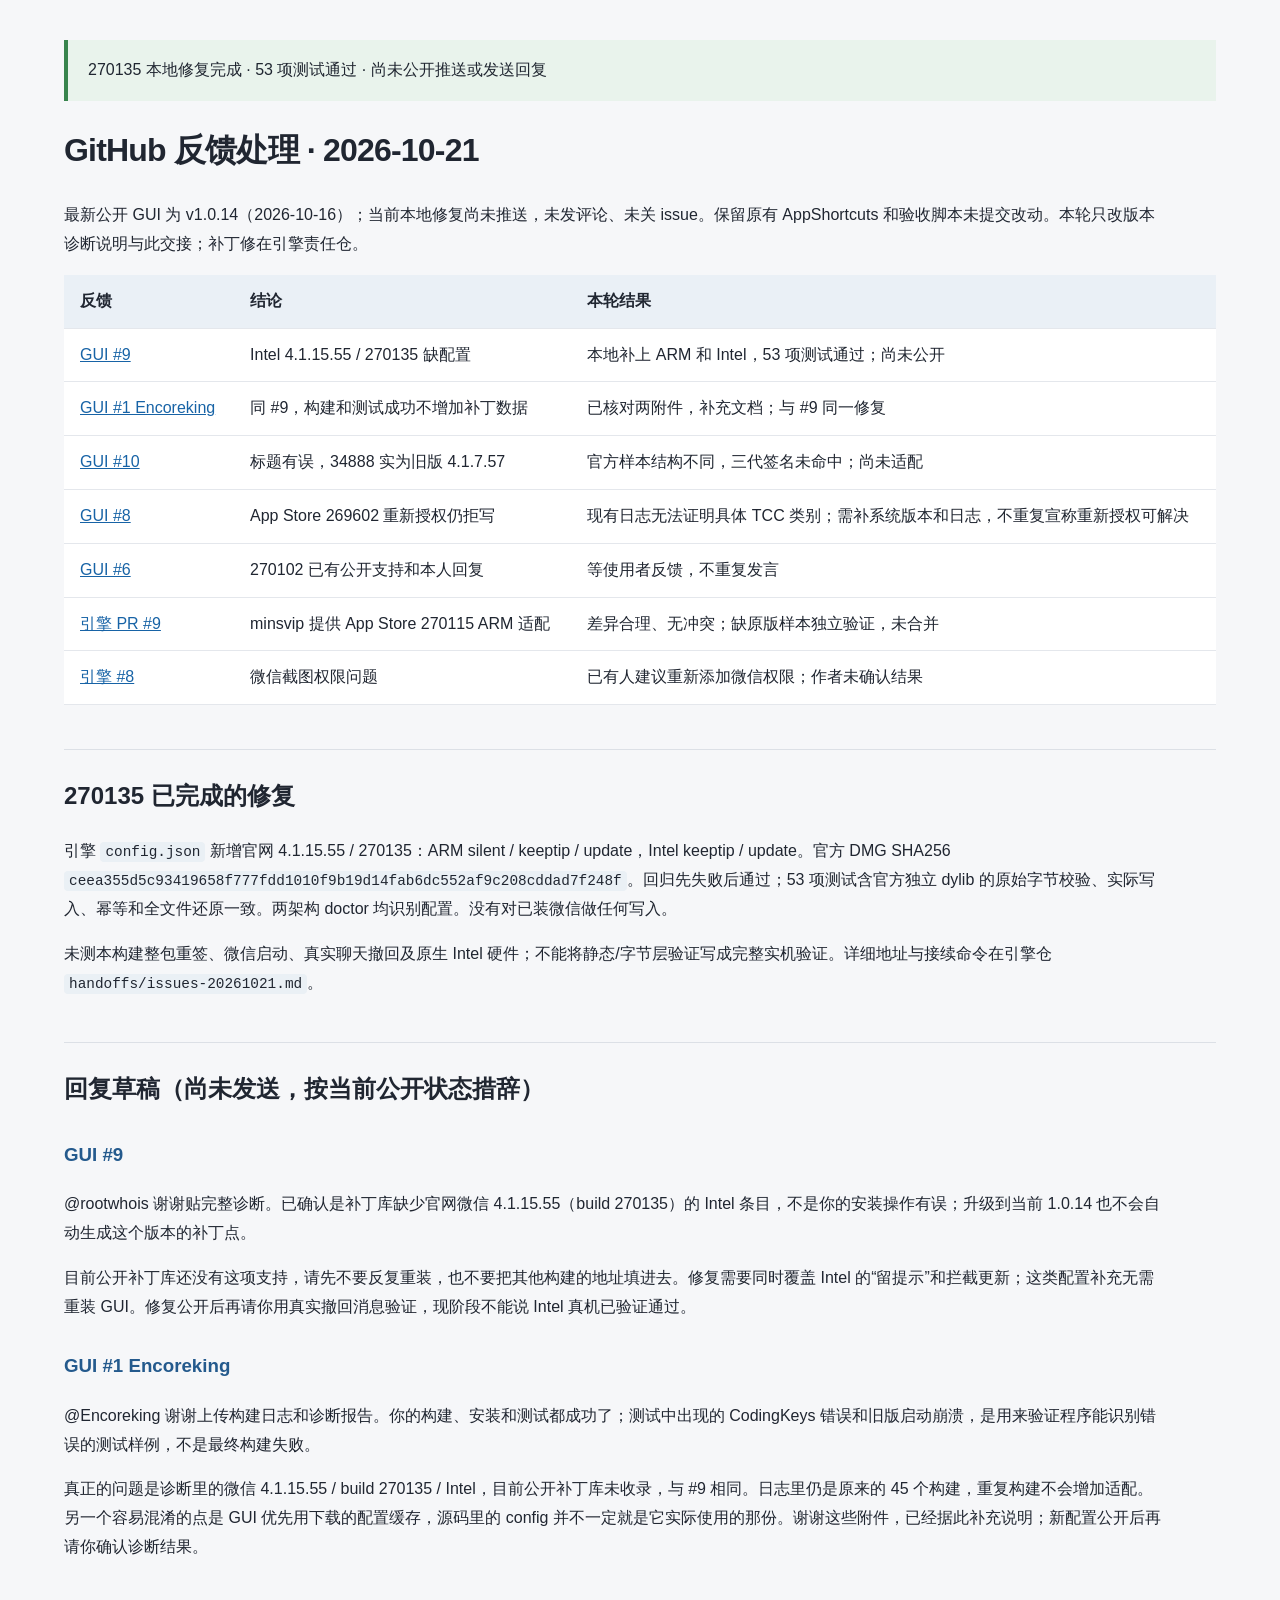
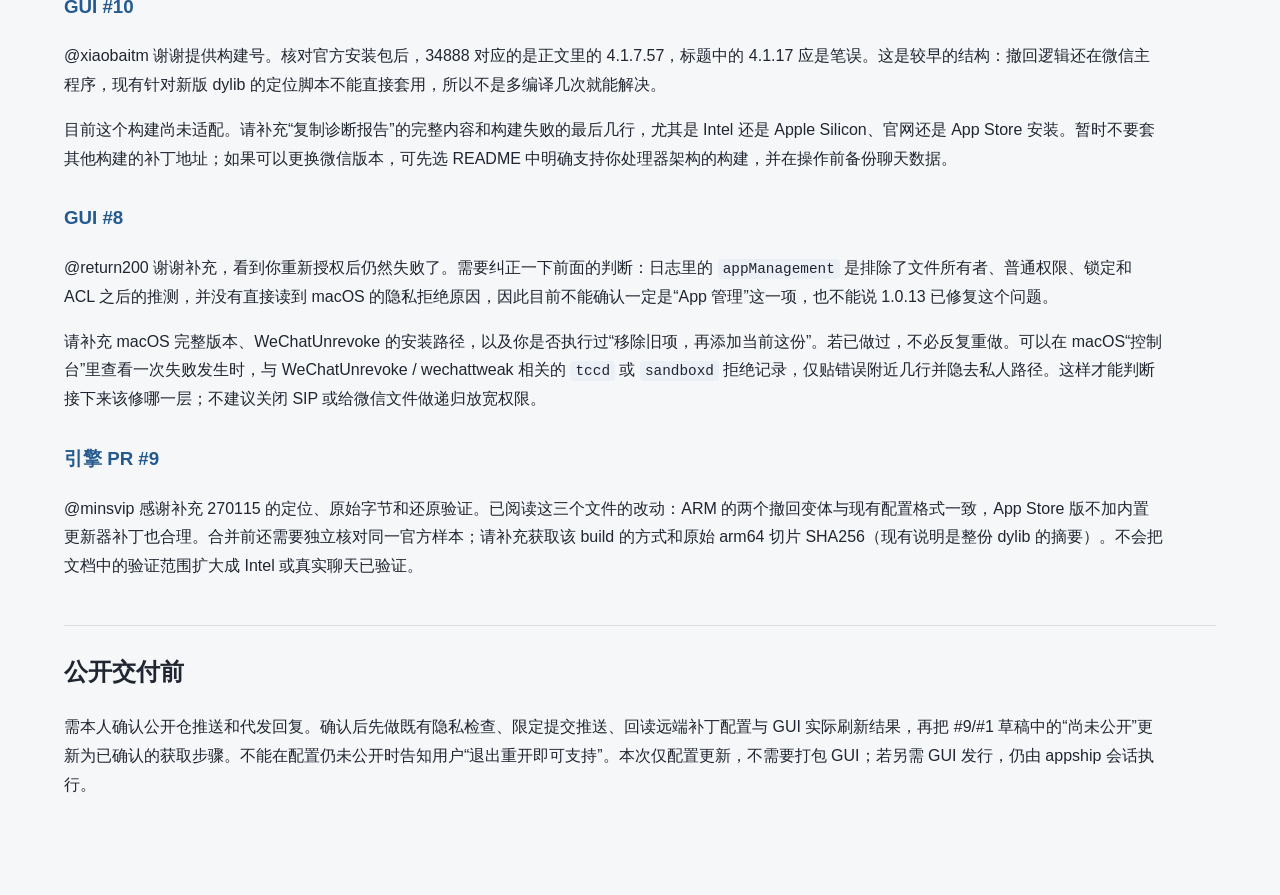
==== handoffs/issues-20261021.html @ 434de8e5 "Document unsupported-build reports and issue triage" ====
<!doctype html><html lang="zh-CN"><meta charset="utf-8"><meta name="viewport" content="width=device-width,initial-scale=1"><title>WeChatUnrevoke · Issue 排查与回复</title><style>body{margin:0;background:#f6f7f9;color:#202631;font:16px/1.8 -apple-system,BlinkMacSystemFont,"PingFang SC",sans-serif}main{padding:40px 5vw 80px}h1{font-size:32px;letter-spacing:-.8px}h2{margin-top:44px;border-top:1px solid #dce0e6;padding-top:24px}h3{margin-top:28px;color:#245a8d}table{width:100%;border-collapse:collapse;background:white}td,th{border-bottom:1px solid #e4e7ec;padding:12px 16px;text-align:left;vertical-align:top}th{background:#eaf0f6}a{color:#1763a6}code{font-size:.9em;background:#eaf0f5;padding:2px 5px;border-radius:4px;overflow-wrap:anywhere}p{max-width:1100px}.status{background:#e9f3ec;border-left:4px solid #38844d;padding:16px 20px} @media(max-width:700px){main{padding:20px}table{display:block;overflow:auto}}</style><main><div class="status">270135 本地修复完成 · 53 项测试通过 · 尚未公开推送或发送回复</div><h1>GitHub 反馈处理 · 2026-10-21</h1>
<p>最新公开 GUI 为 v1.0.14（2026-10-16）；当前本地修复尚未推送，未发评论、未关 issue。保留原有 AppShortcuts 和验收脚本未提交改动。本轮只改版本诊断说明与此交接；补丁修在引擎责任仓。</p>
<table>
<thead>
<tr>
<th>反馈</th>
<th>结论</th>
<th>本轮结果</th>
</tr>
</thead>
<tbody>
<tr>
<td><a href="https://github.com/zengtianli/WeChatUnrevoke/issues/9">GUI #9</a></td>
<td>Intel 4.1.15.55 / 270135 缺配置</td>
<td>本地补上 ARM 和 Intel，53 项测试通过；尚未公开</td>
</tr>
<tr>
<td><a href="https://github.com/zengtianli/WeChatUnrevoke/issues/1#issuecomment-6205230649">GUI #1 Encoreking</a></td>
<td>同 #9，构建和测试成功不增加补丁数据</td>
<td>已核对两附件，补充文档；与 #9 同一修复</td>
</tr>
<tr>
<td><a href="https://github.com/zengtianli/WeChatUnrevoke/issues/10">GUI #10</a></td>
<td>标题有误，34888 实为旧版 4.1.7.57</td>
<td>官方样本结构不同，三代签名未命中；尚未适配</td>
</tr>
<tr>
<td><a href="https://github.com/zengtianli/WeChatUnrevoke/issues/8">GUI #8</a></td>
<td>App Store 269602 重新授权仍拒写</td>
<td>现有日志无法证明具体 TCC 类别；需补系统版本和日志，不重复宣称重新授权可解决</td>
</tr>
<tr>
<td><a href="https://github.com/zengtianli/WeChatUnrevoke/issues/6">GUI #6</a></td>
<td>270102 已有公开支持和本人回复</td>
<td>等使用者反馈，不重复发言</td>
</tr>
<tr>
<td><a href="https://github.com/zengtianli/WeChatTweak/pull/9">引擎 PR #9</a></td>
<td>minsvip 提供 App Store 270115 ARM 适配</td>
<td>差异合理、无冲突；缺原版样本独立验证，未合并</td>
</tr>
<tr>
<td><a href="https://github.com/zengtianli/WeChatTweak/issues/8">引擎 #8</a></td>
<td>微信截图权限问题</td>
<td>已有人建议重新添加微信权限；作者未确认结果</td>
</tr>
</tbody>
</table>
<h2>270135 已完成的修复</h2>
<p>引擎 <code>config.json</code> 新增官网 4.1.15.55 / 270135：ARM silent / keeptip / update，Intel keeptip / update。官方 DMG SHA256 <code>ceea355d5c93419658f777fdd1010f9b19d14fab6dc552af9c208cddad7f248f</code>。回归先失败后通过；53 项测试含官方独立 dylib 的原始字节校验、实际写入、幂等和全文件还原一致。两架构 doctor 均识别配置。没有对已装微信做任何写入。</p>
<p>未测本构建整包重签、微信启动、真实聊天撤回及原生 Intel 硬件；不能将静态/字节层验证写成完整实机验证。详细地址与接续命令在引擎仓 <code>handoffs/issues-20261021.md</code>。</p>
<h2>回复草稿（尚未发送，按当前公开状态措辞）</h2>
<h3>GUI #9</h3>
<p>@rootwhois 谢谢贴完整诊断。已确认是补丁库缺少官网微信 4.1.15.55（build 270135）的 Intel 条目，不是你的安装操作有误；升级到当前 1.0.14 也不会自动生成这个版本的补丁点。</p>
<p>目前公开补丁库还没有这项支持，请先不要反复重装，也不要把其他构建的地址填进去。修复需要同时覆盖 Intel 的“留提示”和拦截更新；这类配置补充无需重装 GUI。修复公开后再请你用真实撤回消息验证，现阶段不能说 Intel 真机已验证通过。</p>
<h3>GUI #1 Encoreking</h3>
<p>@Encoreking 谢谢上传构建日志和诊断报告。你的构建、安装和测试都成功了；测试中出现的 CodingKeys 错误和旧版启动崩溃，是用来验证程序能识别错误的测试样例，不是最终构建失败。</p>
<p>真正的问题是诊断里的微信 4.1.15.55 / build 270135 / Intel，目前公开补丁库未收录，与 #9 相同。日志里仍是原来的 45 个构建，重复构建不会增加适配。另一个容易混淆的点是 GUI 优先用下载的配置缓存，源码里的 config 并不一定就是它实际使用的那份。谢谢这些附件，已经据此补充说明；新配置公开后再请你确认诊断结果。</p>
<h3>GUI #10</h3>
<p>@xiaobaitm 谢谢提供构建号。核对官方安装包后，34888 对应的是正文里的 4.1.7.57，标题中的 4.1.17 应是笔误。这是较早的结构：撤回逻辑还在微信主程序，现有针对新版 dylib 的定位脚本不能直接套用，所以不是多编译几次就能解决。</p>
<p>目前这个构建尚未适配。请补充“复制诊断报告”的完整内容和构建失败的最后几行，尤其是 Intel 还是 Apple Silicon、官网还是 App Store 安装。暂时不要套其他构建的补丁地址；如果可以更换微信版本，可先选 README 中明确支持你处理器架构的构建，并在操作前备份聊天数据。</p>
<h3>GUI #8</h3>
<p>@return200 谢谢补充，看到你重新授权后仍然失败了。需要纠正一下前面的判断：日志里的 <code>appManagement</code> 是排除了文件所有者、普通权限、锁定和 ACL 之后的推测，并没有直接读到 macOS 的隐私拒绝原因，因此目前不能确认一定是“App 管理”这一项，也不能说 1.0.13 已修复这个问题。</p>
<p>请补充 macOS 完整版本、WeChatUnrevoke 的安装路径，以及你是否执行过“移除旧项，再添加当前这份”。若已做过，不必反复重做。可以在 macOS“控制台”里查看一次失败发生时，与 WeChatUnrevoke / wechattweak 相关的 <code>tccd</code> 或 <code>sandboxd</code> 拒绝记录，仅贴错误附近几行并隐去私人路径。这样才能判断接下来该修哪一层；不建议关闭 SIP 或给微信文件做递归放宽权限。</p>
<h3>引擎 PR #9</h3>
<p>@minsvip 感谢补充 270115 的定位、原始字节和还原验证。已阅读这三个文件的改动：ARM 的两个撤回变体与现有配置格式一致，App Store 版不加内置更新器补丁也合理。合并前还需要独立核对同一官方样本；请补充获取该 build 的方式和原始 arm64 切片 SHA256（现有说明是整份 dylib 的摘要）。不会把文档中的验证范围扩大成 Intel 或真实聊天已验证。</p>
<h2>公开交付前</h2>
<p>需本人确认公开仓推送和代发回复。确认后先做既有隐私检查、限定提交推送、回读远端补丁配置与 GUI 实际刷新结果，再把 #9/#1 草稿中的“尚未公开”更新为已确认的获取步骤。不能在配置仍未公开时告知用户“退出重开即可支持”。本次仅配置更新，不需要打包 GUI；若另需 GUI 发行，仍由 appship 会话执行。</p></main></html>
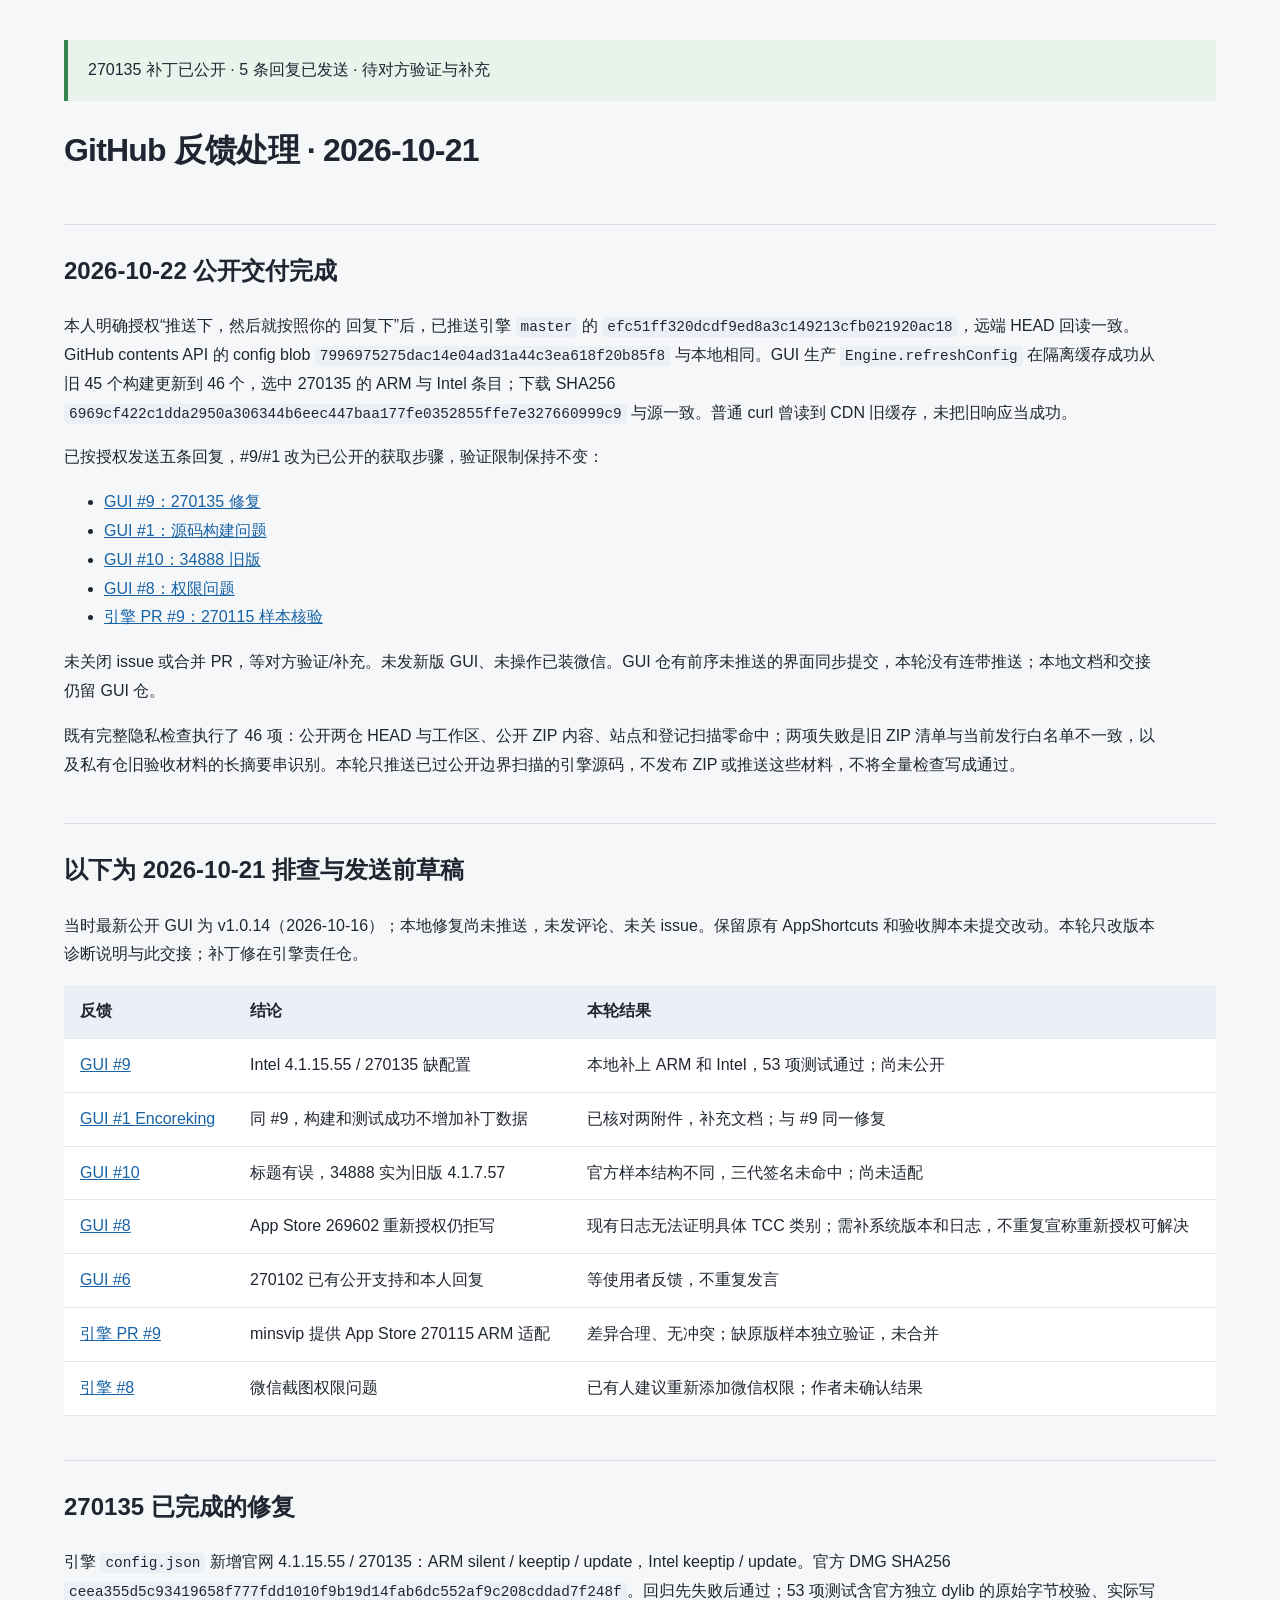
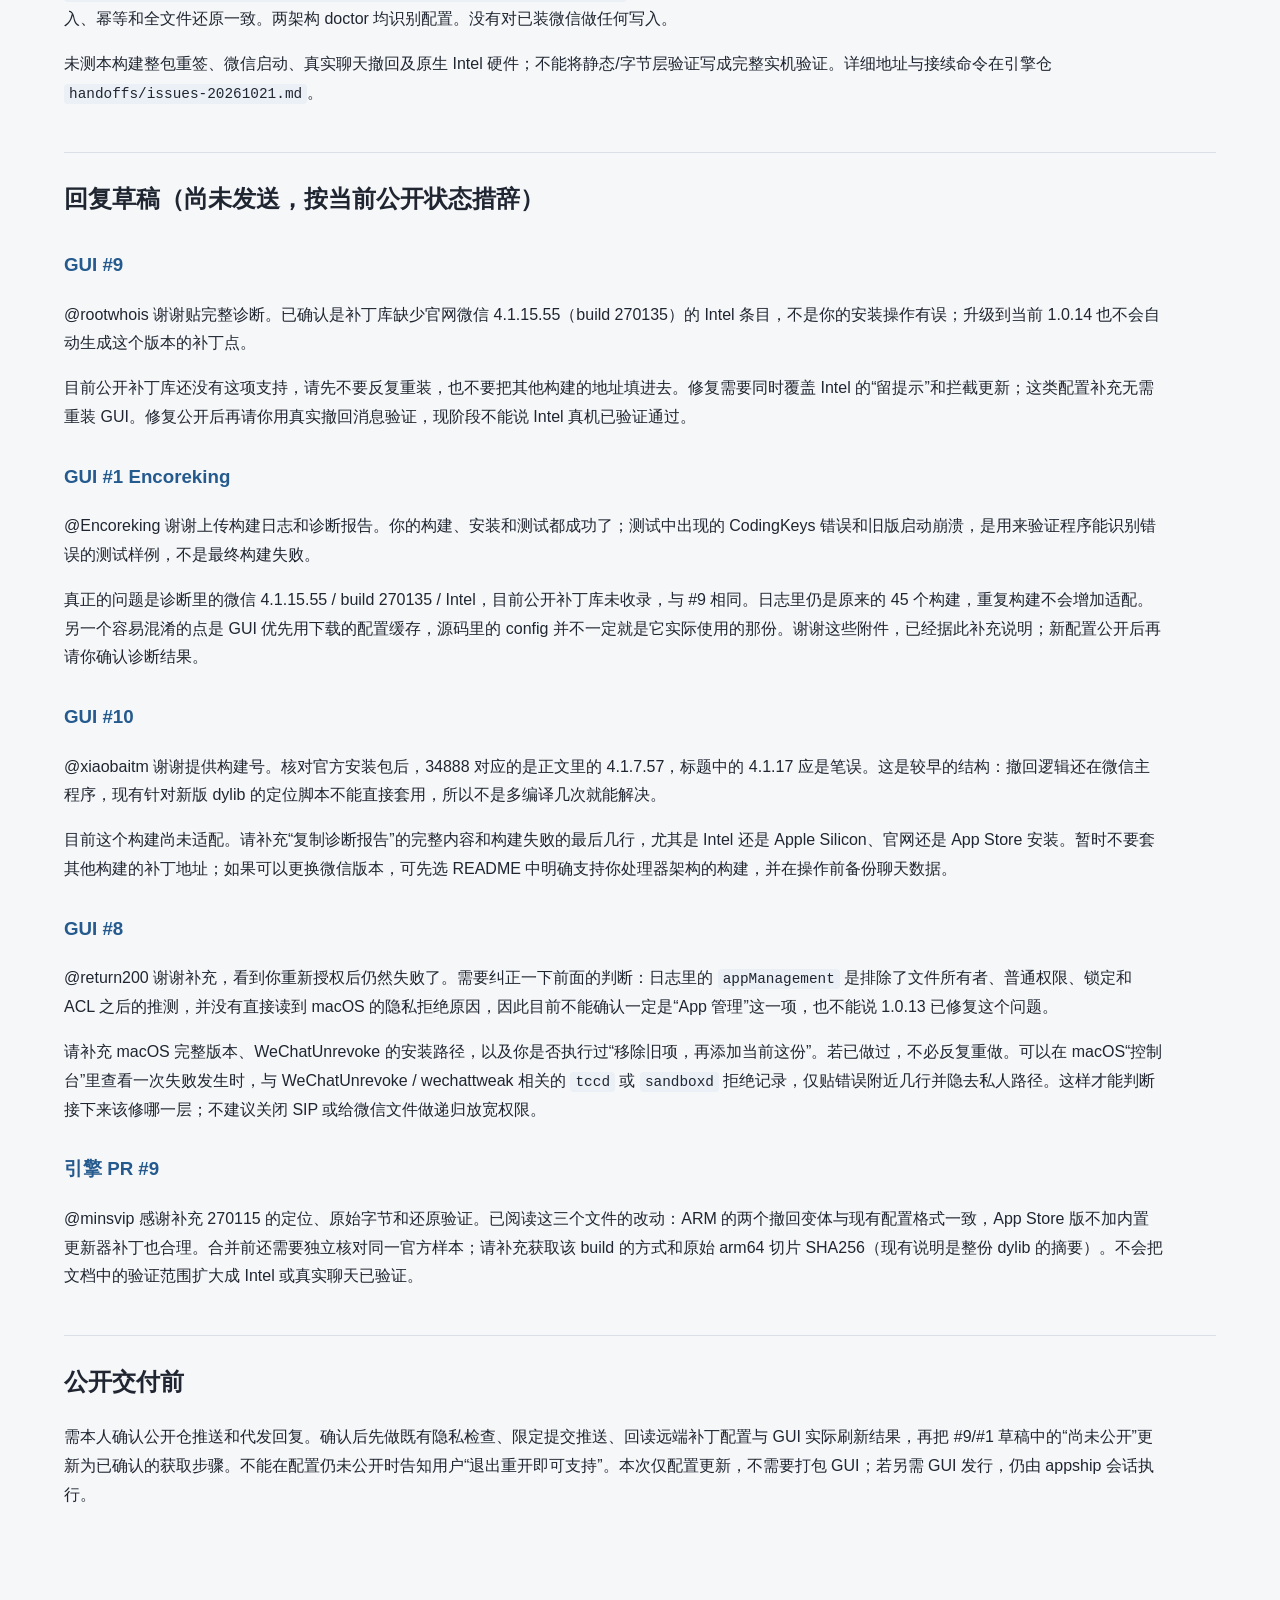
==== commit 12e8af70: "Record published 270135 fix and issue replies" ====
--- a/handoffs/issues-20261021.html
+++ b/handoffs/issues-20261021.html
@@ -1,5 +1,18 @@
-<!doctype html><html lang="zh-CN"><meta charset="utf-8"><meta name="viewport" content="width=device-width,initial-scale=1"><title>WeChatUnrevoke · Issue 排查与回复</title><style>body{margin:0;background:#f6f7f9;color:#202631;font:16px/1.8 -apple-system,BlinkMacSystemFont,"PingFang SC",sans-serif}main{padding:40px 5vw 80px}h1{font-size:32px;letter-spacing:-.8px}h2{margin-top:44px;border-top:1px solid #dce0e6;padding-top:24px}h3{margin-top:28px;color:#245a8d}table{width:100%;border-collapse:collapse;background:white}td,th{border-bottom:1px solid #e4e7ec;padding:12px 16px;text-align:left;vertical-align:top}th{background:#eaf0f6}a{color:#1763a6}code{font-size:.9em;background:#eaf0f5;padding:2px 5px;border-radius:4px;overflow-wrap:anywhere}p{max-width:1100px}.status{background:#e9f3ec;border-left:4px solid #38844d;padding:16px 20px} @media(max-width:700px){main{padding:20px}table{display:block;overflow:auto}}</style><main><div class="status">270135 本地修复完成 · 53 项测试通过 · 尚未公开推送或发送回复</div><h1>GitHub 反馈处理 · 2026-10-21</h1>
-<p>最新公开 GUI 为 v1.0.14（2026-10-16）；当前本地修复尚未推送，未发评论、未关 issue。保留原有 AppShortcuts 和验收脚本未提交改动。本轮只改版本诊断说明与此交接；补丁修在引擎责任仓。</p>
+<!doctype html><html lang="zh-CN"><meta charset="utf-8"><meta name="viewport" content="width=device-width,initial-scale=1"><title>WeChatUnrevoke · Issue 排查与回复</title><style>body{margin:0;background:#f6f7f9;color:#202631;font:16px/1.8 -apple-system,BlinkMacSystemFont,"PingFang SC",sans-serif}main{padding:40px 5vw 80px}h1{font-size:32px;letter-spacing:-.8px}h2{margin-top:44px;border-top:1px solid #dce0e6;padding-top:24px}h3{margin-top:28px;color:#245a8d}table{width:100%;border-collapse:collapse;background:white}td,th{border-bottom:1px solid #e4e7ec;padding:12px 16px;text-align:left;vertical-align:top}th{background:#eaf0f6}a{color:#1763a6}code{font-size:.9em;background:#eaf0f5;padding:2px 5px;border-radius:4px;overflow-wrap:anywhere}p{max-width:1100px}.status{background:#e9f3ec;border-left:4px solid #38844d;padding:16px 20px} @media(max-width:700px){main{padding:20px}table{display:block;overflow:auto}}</style><main><div class="status">270135 补丁已公开 · 5 条回复已发送 · 待对方验证与补充</div><h1>GitHub 反馈处理 · 2026-10-21</h1>
+<h2>2026-10-22 公开交付完成</h2>
+<p>本人明确授权“推送下，然后就按照你的 回复下”后，已推送引擎 <code>master</code> 的 <code>efc51ff320dcdf9ed8a3c149213cfb021920ac18</code>，远端 HEAD 回读一致。GitHub contents API 的 config blob <code>7996975275dac14e04ad31a44c3ea618f20b85f8</code> 与本地相同。GUI 生产 <code>Engine.refreshConfig</code> 在隔离缓存成功从旧 45 个构建更新到 46 个，选中 270135 的 ARM 与 Intel 条目；下载 SHA256 <code>6969cf422c1dda2950a306344b6eec447baa177fe0352855ffe7e327660999c9</code> 与源一致。普通 curl 曾读到 CDN 旧缓存，未把旧响应当成功。</p>
+<p>已按授权发送五条回复，#9/#1 改为已公开的获取步骤，验证限制保持不变：</p>
+<ul>
+<li><a href="https://github.com/zengtianli/WeChatUnrevoke/issues/9#issuecomment-6322713029">GUI #9：270135 修复</a></li>
+<li><a href="https://github.com/zengtianli/WeChatUnrevoke/issues/1#issuecomment-6322716011">GUI #1：源码构建问题</a></li>
+<li><a href="https://github.com/zengtianli/WeChatUnrevoke/issues/10#issuecomment-6322717752">GUI #10：34888 旧版</a></li>
+<li><a href="https://github.com/zengtianli/WeChatUnrevoke/issues/8#issuecomment-6322719411">GUI #8：权限问题</a></li>
+<li><a href="https://github.com/zengtianli/WeChatTweak/pull/9#issuecomment-6322721238">引擎 PR #9：270115 样本核验</a></li>
+</ul>
+<p>未关闭 issue 或合并 PR，等对方验证/补充。未发新版 GUI、未操作已装微信。GUI 仓有前序未推送的界面同步提交，本轮没有连带推送；本地文档和交接仍留 GUI 仓。</p>
+<p>既有完整隐私检查执行了 46 项：公开两仓 HEAD 与工作区、公开 ZIP 内容、站点和登记扫描零命中；两项失败是旧 ZIP 清单与当前发行白名单不一致，以及私有仓旧验收材料的长摘要串识别。本轮只推送已过公开边界扫描的引擎源码，不发布 ZIP 或推送这些材料，不将全量检查写成通过。</p>
+<h2>以下为 2026-10-21 排查与发送前草稿</h2>
+<p>当时最新公开 GUI 为 v1.0.14（2026-10-16）；本地修复尚未推送，未发评论、未关 issue。保留原有 AppShortcuts 和验收脚本未提交改动。本轮只改版本诊断说明与此交接；补丁修在引擎责任仓。</p>
 <table>
 <thead>
 <tr>
